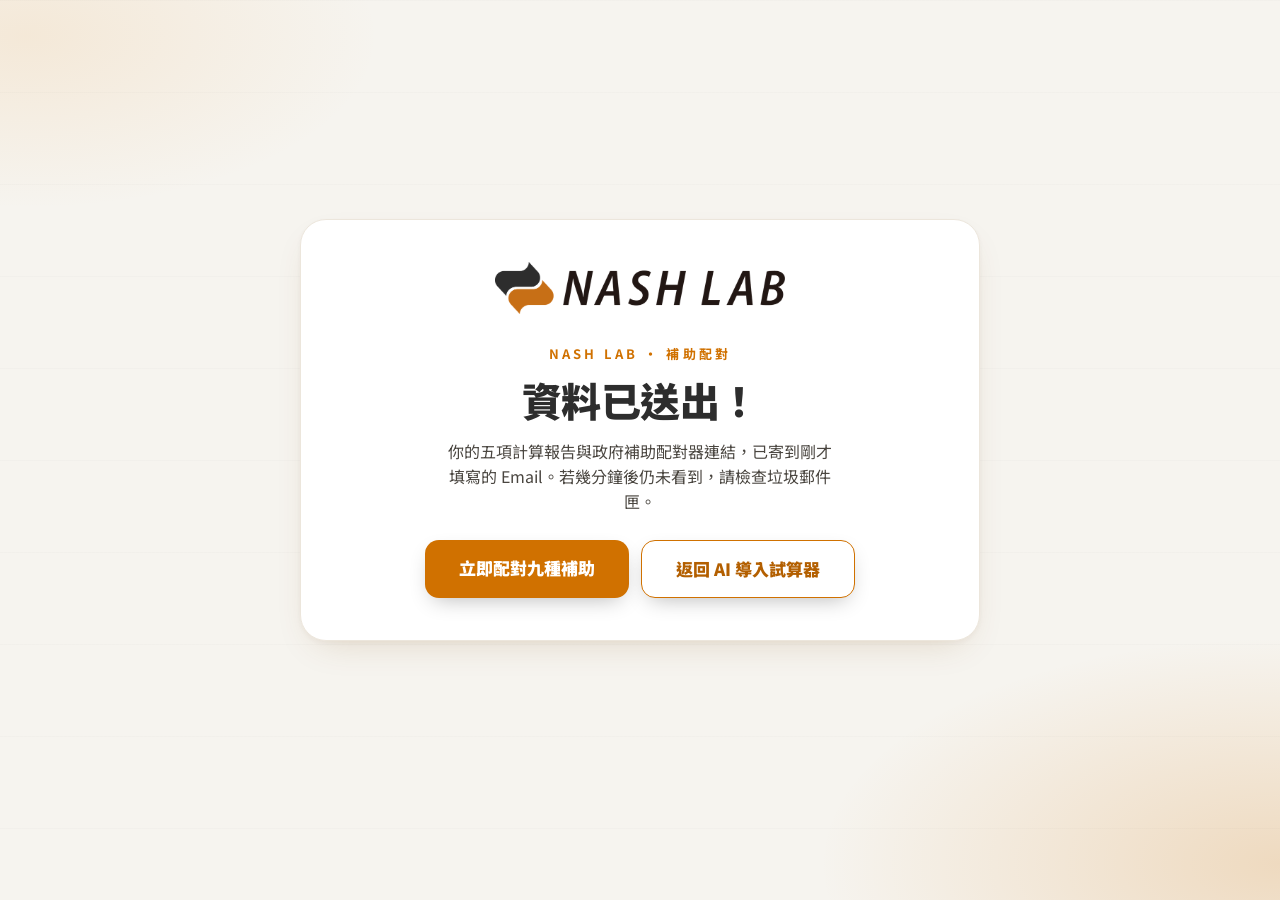
==== thanks.html @ f454f72a "Add subsidy matching lead form" ====
<!DOCTYPE html>
<html lang="zh-Hant">
<head>
<meta charset="UTF-8" />
<meta name="viewport" content="width=device-width, initial-scale=1.0" />
<meta name="robots" content="noindex" />
<title>資料已送出｜納許科技 Nash Lab</title>
<meta name="theme-color" content="#D07100" />
<link rel="icon" href="assets/favicon.ico" sizes="any" />
<link rel="icon" type="image/png" sizes="32x32" href="assets/favicon-32.png" />
<link rel="preconnect" href="https://fonts.googleapis.com">
<link rel="preconnect" href="https://fonts.gstatic.com" crossorigin>
<link href="https://fonts.googleapis.com/css2?family=Noto+Sans+TC:wght@400;500;700;900&display=swap" rel="stylesheet">
<link rel="stylesheet" href="css/style.css" />
</head>
<body>
  <main class="thanks-wrap">
    <section class="thanks-card">
      <img class="logo" src="assets/logo.png" alt="Nash Lab 納許科技">
      <div class="eyebrow">Nash Lab · 補助配對</div>
      <h1>資料已送出！</h1>
      <p>你的五項計算報告與政府補助配對器連結，已寄到剛才填寫的 Email。若幾分鐘後仍未看到，請檢查垃圾郵件匣。</p>
      <div class="thanks-actions">
        <a class="pill" href="https://sbir.nashlab.tech">立即配對九種補助</a>
        <a class="pill secondary" href="./">返回 AI 導入試算器</a>
      </div>
    </section>
  </main>
</body>
</html>
---- css/style.css ----
:root{
    --paper:#F6F4EF; --ink:#2D2D2D; --ink-soft:#4a4640;
    --accent:#D07100; --accent-deep:#B35F00; --accent-glow:#E9A24A;
    --cream:#FBF1E4; --cream2:#FCEEDD;
    --good:#2E9159; --warn:#D68A1A; --danger:#C64A34;
    --line:#ECE6DC; --line2:#F1ECE3; --muted:#867F74; --muted2:#A79F92;
    --card:#FFFFFF;
    --sans:"Noto Sans TC",system-ui,-apple-system,sans-serif;
    --shadow:0 14px 38px -16px rgba(120,70,0,.20), 0 2px 6px rgba(120,70,0,.05);
    --radius:22px;
  }
  *{box-sizing:border-box;margin:0;padding:0}
  html{scroll-behavior:smooth}
  body{font-family:var(--sans);color:var(--ink);line-height:1.55;
    background:var(--paper);-webkit-font-smoothing:antialiased;position:relative;min-height:100vh}
  /* ambient brand background: faint horizontal banding + warm orange glow */
  body::before{content:"";position:fixed;inset:0;z-index:-2;
    background:
      radial-gradient(60% 42% at 100% 96%, rgba(208,113,0,.20), rgba(208,113,0,0) 60%),
      radial-gradient(46% 32% at 2% 4%, rgba(233,162,74,.14), rgba(233,162,74,0) 60%),
      var(--paper);}
  body::after{content:"";position:fixed;inset:0;z-index:-1;pointer-events:none;
    background:repeating-linear-gradient(180deg, rgba(45,45,45,.018) 0 1px, rgba(0,0,0,0) 1px 92px);}
  .wrap{max-width:1060px;margin:0 auto;padding:0 22px}

  /* ---------- header ---------- */
  header{text-align:center;padding:46px 22px 8px}
  .logo{height:52px;width:auto;display:inline-block;margin-bottom:30px}
  .eyebrow{font-size:13px;letter-spacing:.24em;color:var(--accent);font-weight:700;
    text-transform:uppercase;margin-bottom:14px}
  h1{font-weight:900;font-size:clamp(29px,6.4vw,50px);letter-spacing:-.5px;line-height:1.14;color:var(--ink)}
  h1 .hl{color:var(--accent)}
  .sub{color:var(--ink-soft);margin:16px auto 0;font-size:16px;max-width:40ch}

  /* ---------- summary panel ---------- */
  .summary{background:var(--card);border:1px solid var(--line);border-radius:var(--radius);
    box-shadow:var(--shadow);margin:30px 0 6px;padding:22px 14px;
    display:grid;grid-template-columns:repeat(5,1fr);gap:6px}
  .schip{display:flex;flex-direction:column;align-items:center;gap:8px;padding:10px 6px;
    border-right:1px solid var(--line2)}
  .schip:last-child{border-right:none}
  .schip .lbl{font-size:13px;color:var(--muted);text-align:center;line-height:1.3}
  .schip .val{font-weight:900;font-size:27px;font-variant-numeric:tabular-nums;
    letter-spacing:-.5px;white-space:nowrap;line-height:1}
  .schip .dot{width:10px;height:10px;border-radius:50%;background:var(--muted2);transition:background .3s}
  .dot.good{background:var(--good)} .dot.warn{background:var(--warn)} .dot.danger{background:var(--danger)}

  /* ---------- toolbar ---------- */
  .toolbar{display:flex;justify-content:space-between;align-items:center;gap:12px;
    flex-wrap:wrap;padding:20px 2px 2px}
  .legend{display:flex;gap:16px;flex-wrap:wrap;font-size:13px;color:var(--muted)}
  .legend span{display:inline-flex;align-items:center;gap:7px}
  .sw{width:9px;height:9px;border-radius:50%}
  .reset{font:inherit;font-size:13px;font-weight:700;color:var(--accent);background:#fff;
    border:1.5px solid var(--accent);border-radius:12px;padding:9px 18px;cursor:pointer;
    transition:.16s;box-shadow:0 1px 3px rgba(120,70,0,.06)}
  .reset:hover{background:var(--accent);color:#fff}
  .reset:focus-visible{outline:3px solid rgba(208,113,0,.35);outline-offset:2px}

  /* ---------- cards ---------- */
  .grid{display:grid;grid-template-columns:repeat(auto-fit,minmax(340px,1fr));gap:20px;padding:18px 0 8px}
  .card{background:var(--card);border:1px solid var(--line);border-radius:var(--radius);
    box-shadow:var(--shadow);overflow:hidden;display:flex;flex-direction:column;
    transition:transform .18s ease, box-shadow .18s ease}
  .card:hover{transform:translateY(-2px);box-shadow:0 20px 46px -16px rgba(120,70,0,.26),0 2px 6px rgba(120,70,0,.05)}
  .card-h{display:flex;align-items:flex-start;gap:14px;padding:22px 24px 4px}
  .numchip{flex:none;width:44px;height:44px;border-radius:13px;
    background:linear-gradient(150deg,var(--accent),var(--accent-glow));
    color:#fff;font-weight:900;font-size:22px;display:grid;place-items:center;
    box-shadow:0 6px 14px -4px rgba(208,113,0,.5)}
  .card-h h2{font-size:22px;font-weight:900;letter-spacing:-.3px;line-height:1.2}
  .card-h .tag{color:var(--muted);font-size:13.5px;margin-top:3px}

  .fields{padding:8px 24px 2px}
  .field{display:flex;align-items:center;justify-content:space-between;gap:14px;
    padding:12px 0;border-bottom:1px solid var(--line2)}
  .field label{font-size:14.5px;color:var(--ink-soft);flex:1}
  .in{position:relative;flex:none}
  .in input{font:inherit;font-weight:700;font-size:16px;width:140px;text-align:right;
    padding:9px 48px 9px 12px;border:1.5px solid var(--line);border-radius:11px;
    background:#FCFBF8;color:var(--ink);font-variant-numeric:tabular-nums;
    transition:border-color .15s, box-shadow .15s}
  .in input:hover{border-color:#E0D8CB}
  .in input:focus{outline:none;border-color:var(--accent);box-shadow:0 0 0 3.5px rgba(208,113,0,.16)}
  .in .unit{position:absolute;right:12px;top:50%;transform:translateY(-50%);
    font-size:12px;color:var(--muted);pointer-events:none}

  .result{margin:16px 24px 0;background:linear-gradient(135deg,var(--cream),var(--cream2));
    border:1px solid #F3E4D0;border-radius:16px;padding:15px 17px}
  .rlead{font-size:12px;font-weight:900;color:var(--accent);letter-spacing:.06em}
  .rmain{display:flex;flex-direction:column;align-items:flex-start;gap:5px;margin-top:6px}
  .rmain .rl{font-size:14.5px;font-weight:700;color:var(--ink);white-space:nowrap}
  .rmain .rv{font-weight:900;font-size:30px;color:var(--accent);line-height:1.05;
    font-variant-numeric:tabular-nums;letter-spacing:-.5px;white-space:nowrap}
  .rsub{margin-top:9px;font-size:13px;color:var(--ink-soft);font-variant-numeric:tabular-nums;
    display:flex;flex-direction:column;gap:3px}
  .rsub .row{display:flex;justify-content:space-between}
  .rsub .v{font-weight:700}

  .verdict{display:flex;align-items:center;justify-content:space-between;gap:10px;
    padding:15px 24px 22px;margin-top:auto}
  .badge{display:inline-flex;align-items:center;gap:9px;font-weight:900;font-size:17px;color:var(--muted)}
  .badge .bd{width:13px;height:13px;border-radius:50%;background:var(--muted2);transition:background .3s}
  .badge.good{color:var(--good)} .badge.good .bd{background:var(--good)}
  .badge.warn{color:var(--warn)} .badge.warn .bd{background:var(--warn)}
  .badge.danger{color:var(--danger)} .badge.danger .bd{background:var(--danger)}
  .target{font-size:12.5px;color:var(--muted);text-align:right}

  /* ---------- CTA ---------- */
  .cta{margin:32px 0 0;border-radius:26px;overflow:hidden;
    background:linear-gradient(125deg,var(--accent-deep) 0%, var(--accent) 46%, var(--accent-glow) 100%);
    box-shadow:0 20px 50px -18px rgba(179,95,0,.6);position:relative}
  .cta::after{content:"";position:absolute;right:-80px;bottom:-140px;width:340px;height:340px;
    border-radius:50%;background:radial-gradient(circle,rgba(255,255,255,.22),rgba(255,255,255,0) 70%)}
  .cta-inner{padding:44px 30px;text-align:center;position:relative;z-index:1}
  .cta h3{color:#fff;font-size:clamp(22px,4.6vw,32px);font-weight:900;letter-spacing:-.3px}
  .cta p{color:rgba(255,255,255,.92);margin:12px auto 0;font-size:15.5px;max-width:44ch}
  .lead-form{max-width:680px;margin:26px auto 0}
  .lead-fields{display:grid;grid-template-columns:repeat(2,minmax(0,1fr));gap:14px;text-align:left}
  .lead-field{display:flex;flex-direction:column;gap:7px}
  .lead-field-email{grid-column:1 / -1}
  .lead-field span{color:#fff;font-size:13px;font-weight:700;letter-spacing:.02em}
  .lead-field input{width:100%;font:inherit;font-size:16px;color:var(--ink);background:rgba(255,255,255,.98);
    border:2px solid rgba(255,255,255,.34);border-radius:13px;padding:13px 15px;
    box-shadow:0 5px 16px -9px rgba(0,0,0,.42);transition:border-color .16s,box-shadow .16s}
  .lead-field input:focus{outline:none;border-color:#fff;box-shadow:0 0 0 4px rgba(255,255,255,.22)}
  .form-honey{position:absolute!important;left:-9999px!important;width:1px!important;height:1px!important;opacity:0!important}
  .pill{display:inline-block;margin-top:22px;background:#fff;color:var(--accent-deep);border:0;cursor:pointer;
    font:inherit;font-weight:900;font-size:17px;padding:15px 34px;border-radius:14px;text-decoration:none;
    box-shadow:0 8px 22px -8px rgba(0,0,0,.3);transition:.16s}
  .pill:hover{transform:translateY(-2px);box-shadow:0 12px 26px -8px rgba(0,0,0,.34)}
  .pill:focus-visible{outline:3px solid rgba(255,255,255,.72);outline-offset:4px}
  .cta .form-note{max-width:62ch;margin-top:13px;font-size:11.5px;line-height:1.65;color:rgba(255,255,255,.78)}
  .form-note a{color:#fff;text-underline-offset:2px}

  /* ---------- submission success ---------- */
  .thanks-wrap{min-height:calc(100vh - 40px);display:grid;place-items:center;padding:36px 22px}
  .thanks-card{width:min(680px,100%);background:var(--card);border:1px solid var(--line);
    border-radius:26px;box-shadow:var(--shadow);padding:42px 28px;text-align:center}
  .thanks-card .logo{margin-bottom:24px}
  .thanks-card h1{font-size:clamp(28px,6vw,40px)}
  .thanks-card p{max-width:44ch;margin:16px auto 0;color:var(--ink-soft)}
  .thanks-actions{display:flex;justify-content:center;gap:12px;flex-wrap:wrap;margin-top:26px}
  .thanks-actions .pill{margin-top:0;background:var(--accent);color:#fff}
  .thanks-actions .secondary{background:#fff;color:var(--accent-deep);border:1.5px solid var(--accent)}

  /* ---------- footer ---------- */
  footer{text-align:center;padding:34px 22px 40px}
  footer .flogo{height:30px;width:auto;opacity:.85;margin-bottom:12px}
  footer .handle{font-size:14px;color:var(--muted);font-weight:700;letter-spacing:.02em}
  .disc{max-width:58ch;margin:14px auto 0;font-size:12px;color:var(--muted2);line-height:1.7}

  @media (max-width:760px){
    .summary{grid-template-columns:repeat(2,1fr);gap:4px}
    .schip{border-right:none;border-bottom:1px solid var(--line2);padding:14px 6px}
    .schip:last-child{grid-column:1 / -1;border-bottom:none}
    .schip:nth-child(4){border-bottom:none}
  }
  @media (max-width:560px){ .in input{width:120px} }
  @media (max-width:560px){
    .cta-inner{padding:36px 20px}
    .lead-fields{grid-template-columns:1fr}
    .lead-field-email{grid-column:auto}
    .pill{width:100%}
  }
  @media (prefers-reduced-motion:reduce){*{transition:none!important}}
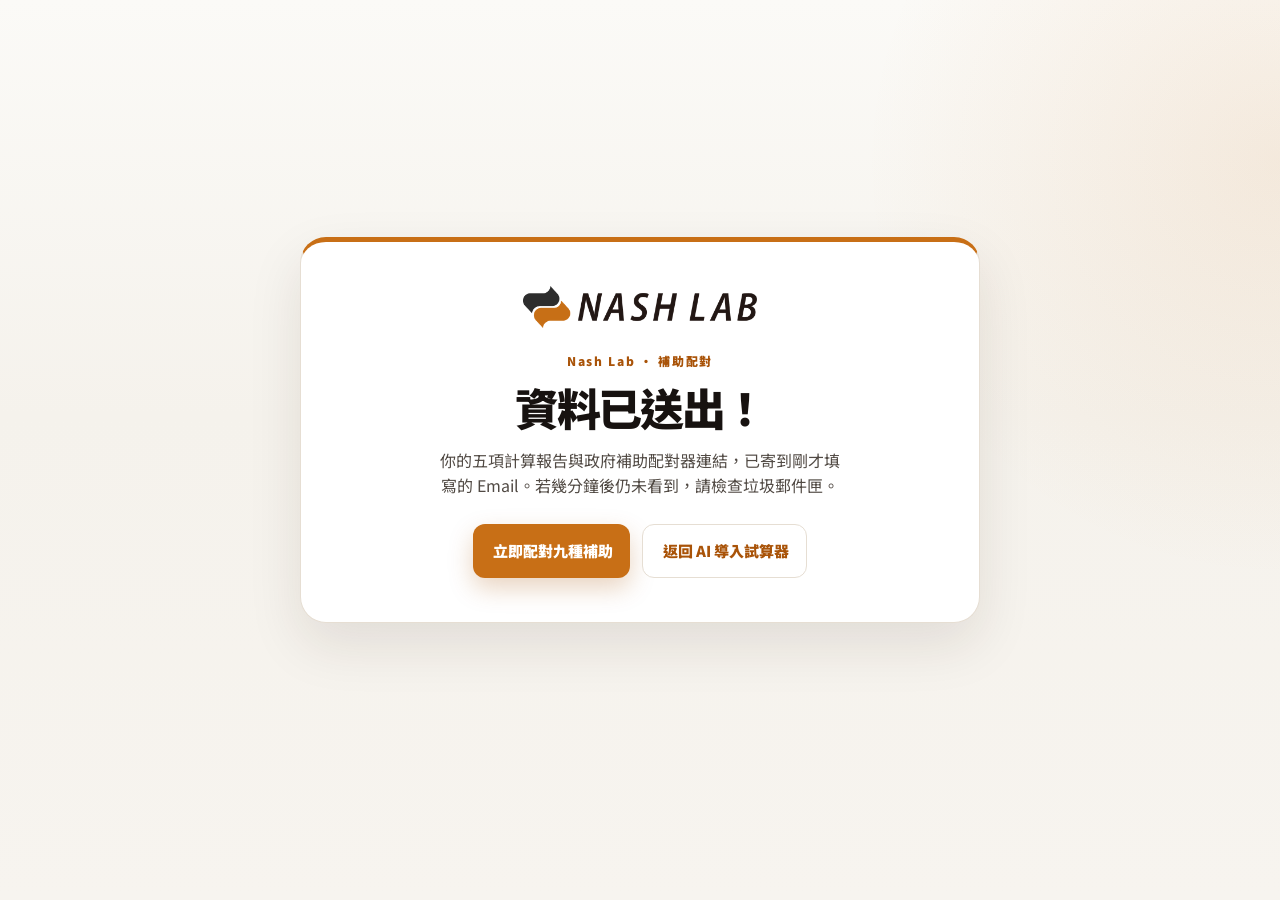
==== commit d3d93978: "Refine Nash Lab branded UI" ====
--- a/thanks.html
+++ b/thanks.html
@@ -11,7 +11,7 @@
 <link rel="preconnect" href="https://fonts.googleapis.com">
 <link rel="preconnect" href="https://fonts.gstatic.com" crossorigin>
 <link href="https://fonts.googleapis.com/css2?family=Noto+Sans+TC:wght@400;500;700;900&display=swap" rel="stylesheet">
-<link rel="stylesheet" href="css/style.css" />
+<link rel="stylesheet" href="css/style.css?v=20260725-5" />
 </head>
 <body>
   <main class="thanks-wrap">
--- a/css/style.css
+++ b/css/style.css
@@ -1,166 +1,609 @@
 :root{
-    --paper:#F6F4EF; --ink:#2D2D2D; --ink-soft:#4a4640;
-    --accent:#D07100; --accent-deep:#B35F00; --accent-glow:#E9A24A;
-    --cream:#FBF1E4; --cream2:#FCEEDD;
-    --good:#2E9159; --warn:#D68A1A; --danger:#C64A34;
-    --line:#ECE6DC; --line2:#F1ECE3; --muted:#867F74; --muted2:#A79F92;
-    --card:#FFFFFF;
-    --sans:"Noto Sans TC",system-ui,-apple-system,sans-serif;
-    --shadow:0 14px 38px -16px rgba(120,70,0,.20), 0 2px 6px rgba(120,70,0,.05);
-    --radius:22px;
-  }
-  *{box-sizing:border-box;margin:0;padding:0}
-  html{scroll-behavior:smooth}
-  body{font-family:var(--sans);color:var(--ink);line-height:1.55;
-    background:var(--paper);-webkit-font-smoothing:antialiased;position:relative;min-height:100vh}
-  /* ambient brand background: faint horizontal banding + warm orange glow */
-  body::before{content:"";position:fixed;inset:0;z-index:-2;
-    background:
-      radial-gradient(60% 42% at 100% 96%, rgba(208,113,0,.20), rgba(208,113,0,0) 60%),
-      radial-gradient(46% 32% at 2% 4%, rgba(233,162,74,.14), rgba(233,162,74,0) 60%),
-      var(--paper);}
-  body::after{content:"";position:fixed;inset:0;z-index:-1;pointer-events:none;
-    background:repeating-linear-gradient(180deg, rgba(45,45,45,.018) 0 1px, rgba(0,0,0,0) 1px 92px);}
-  .wrap{max-width:1060px;margin:0 auto;padding:0 22px}
-
-  /* ---------- header ---------- */
-  header{text-align:center;padding:46px 22px 8px}
-  .logo{height:52px;width:auto;display:inline-block;margin-bottom:30px}
-  .eyebrow{font-size:13px;letter-spacing:.24em;color:var(--accent);font-weight:700;
-    text-transform:uppercase;margin-bottom:14px}
-  h1{font-weight:900;font-size:clamp(29px,6.4vw,50px);letter-spacing:-.5px;line-height:1.14;color:var(--ink)}
-  h1 .hl{color:var(--accent)}
-  .sub{color:var(--ink-soft);margin:16px auto 0;font-size:16px;max-width:40ch}
-
-  /* ---------- summary panel ---------- */
-  .summary{background:var(--card);border:1px solid var(--line);border-radius:var(--radius);
-    box-shadow:var(--shadow);margin:30px 0 6px;padding:22px 14px;
-    display:grid;grid-template-columns:repeat(5,1fr);gap:6px}
-  .schip{display:flex;flex-direction:column;align-items:center;gap:8px;padding:10px 6px;
-    border-right:1px solid var(--line2)}
-  .schip:last-child{border-right:none}
-  .schip .lbl{font-size:13px;color:var(--muted);text-align:center;line-height:1.3}
-  .schip .val{font-weight:900;font-size:27px;font-variant-numeric:tabular-nums;
-    letter-spacing:-.5px;white-space:nowrap;line-height:1}
-  .schip .dot{width:10px;height:10px;border-radius:50%;background:var(--muted2);transition:background .3s}
-  .dot.good{background:var(--good)} .dot.warn{background:var(--warn)} .dot.danger{background:var(--danger)}
-
-  /* ---------- toolbar ---------- */
-  .toolbar{display:flex;justify-content:space-between;align-items:center;gap:12px;
-    flex-wrap:wrap;padding:20px 2px 2px}
-  .legend{display:flex;gap:16px;flex-wrap:wrap;font-size:13px;color:var(--muted)}
-  .legend span{display:inline-flex;align-items:center;gap:7px}
-  .sw{width:9px;height:9px;border-radius:50%}
-  .reset{font:inherit;font-size:13px;font-weight:700;color:var(--accent);background:#fff;
-    border:1.5px solid var(--accent);border-radius:12px;padding:9px 18px;cursor:pointer;
-    transition:.16s;box-shadow:0 1px 3px rgba(120,70,0,.06)}
-  .reset:hover{background:var(--accent);color:#fff}
-  .reset:focus-visible{outline:3px solid rgba(208,113,0,.35);outline-offset:2px}
-
-  /* ---------- cards ---------- */
-  .grid{display:grid;grid-template-columns:repeat(auto-fit,minmax(340px,1fr));gap:20px;padding:18px 0 8px}
-  .card{background:var(--card);border:1px solid var(--line);border-radius:var(--radius);
-    box-shadow:var(--shadow);overflow:hidden;display:flex;flex-direction:column;
-    transition:transform .18s ease, box-shadow .18s ease}
-  .card:hover{transform:translateY(-2px);box-shadow:0 20px 46px -16px rgba(120,70,0,.26),0 2px 6px rgba(120,70,0,.05)}
-  .card-h{display:flex;align-items:flex-start;gap:14px;padding:22px 24px 4px}
-  .numchip{flex:none;width:44px;height:44px;border-radius:13px;
-    background:linear-gradient(150deg,var(--accent),var(--accent-glow));
-    color:#fff;font-weight:900;font-size:22px;display:grid;place-items:center;
-    box-shadow:0 6px 14px -4px rgba(208,113,0,.5)}
-  .card-h h2{font-size:22px;font-weight:900;letter-spacing:-.3px;line-height:1.2}
-  .card-h .tag{color:var(--muted);font-size:13.5px;margin-top:3px}
-
-  .fields{padding:8px 24px 2px}
-  .field{display:flex;align-items:center;justify-content:space-between;gap:14px;
-    padding:12px 0;border-bottom:1px solid var(--line2)}
-  .field label{font-size:14.5px;color:var(--ink-soft);flex:1}
-  .in{position:relative;flex:none}
-  .in input{font:inherit;font-weight:700;font-size:16px;width:140px;text-align:right;
-    padding:9px 48px 9px 12px;border:1.5px solid var(--line);border-radius:11px;
-    background:#FCFBF8;color:var(--ink);font-variant-numeric:tabular-nums;
-    transition:border-color .15s, box-shadow .15s}
-  .in input:hover{border-color:#E0D8CB}
-  .in input:focus{outline:none;border-color:var(--accent);box-shadow:0 0 0 3.5px rgba(208,113,0,.16)}
-  .in .unit{position:absolute;right:12px;top:50%;transform:translateY(-50%);
-    font-size:12px;color:var(--muted);pointer-events:none}
-
-  .result{margin:16px 24px 0;background:linear-gradient(135deg,var(--cream),var(--cream2));
-    border:1px solid #F3E4D0;border-radius:16px;padding:15px 17px}
-  .rlead{font-size:12px;font-weight:900;color:var(--accent);letter-spacing:.06em}
-  .rmain{display:flex;flex-direction:column;align-items:flex-start;gap:5px;margin-top:6px}
-  .rmain .rl{font-size:14.5px;font-weight:700;color:var(--ink);white-space:nowrap}
-  .rmain .rv{font-weight:900;font-size:30px;color:var(--accent);line-height:1.05;
-    font-variant-numeric:tabular-nums;letter-spacing:-.5px;white-space:nowrap}
-  .rsub{margin-top:9px;font-size:13px;color:var(--ink-soft);font-variant-numeric:tabular-nums;
-    display:flex;flex-direction:column;gap:3px}
-  .rsub .row{display:flex;justify-content:space-between}
-  .rsub .v{font-weight:700}
-
-  .verdict{display:flex;align-items:center;justify-content:space-between;gap:10px;
-    padding:15px 24px 22px;margin-top:auto}
-  .badge{display:inline-flex;align-items:center;gap:9px;font-weight:900;font-size:17px;color:var(--muted)}
-  .badge .bd{width:13px;height:13px;border-radius:50%;background:var(--muted2);transition:background .3s}
-  .badge.good{color:var(--good)} .badge.good .bd{background:var(--good)}
-  .badge.warn{color:var(--warn)} .badge.warn .bd{background:var(--warn)}
-  .badge.danger{color:var(--danger)} .badge.danger .bd{background:var(--danger)}
-  .target{font-size:12.5px;color:var(--muted);text-align:right}
-
-  /* ---------- CTA ---------- */
-  .cta{margin:32px 0 0;border-radius:26px;overflow:hidden;
-    background:linear-gradient(125deg,var(--accent-deep) 0%, var(--accent) 46%, var(--accent-glow) 100%);
-    box-shadow:0 20px 50px -18px rgba(179,95,0,.6);position:relative}
-  .cta::after{content:"";position:absolute;right:-80px;bottom:-140px;width:340px;height:340px;
-    border-radius:50%;background:radial-gradient(circle,rgba(255,255,255,.22),rgba(255,255,255,0) 70%)}
-  .cta-inner{padding:44px 30px;text-align:center;position:relative;z-index:1}
-  .cta h3{color:#fff;font-size:clamp(22px,4.6vw,32px);font-weight:900;letter-spacing:-.3px}
-  .cta p{color:rgba(255,255,255,.92);margin:12px auto 0;font-size:15.5px;max-width:44ch}
-  .lead-form{max-width:680px;margin:26px auto 0}
-  .lead-fields{display:grid;grid-template-columns:repeat(2,minmax(0,1fr));gap:14px;text-align:left}
-  .lead-field{display:flex;flex-direction:column;gap:7px}
-  .lead-field-email{grid-column:1 / -1}
-  .lead-field span{color:#fff;font-size:13px;font-weight:700;letter-spacing:.02em}
-  .lead-field input{width:100%;font:inherit;font-size:16px;color:var(--ink);background:rgba(255,255,255,.98);
-    border:2px solid rgba(255,255,255,.34);border-radius:13px;padding:13px 15px;
-    box-shadow:0 5px 16px -9px rgba(0,0,0,.42);transition:border-color .16s,box-shadow .16s}
-  .lead-field input:focus{outline:none;border-color:#fff;box-shadow:0 0 0 4px rgba(255,255,255,.22)}
-  .form-honey{position:absolute!important;left:-9999px!important;width:1px!important;height:1px!important;opacity:0!important}
-  .pill{display:inline-block;margin-top:22px;background:#fff;color:var(--accent-deep);border:0;cursor:pointer;
-    font:inherit;font-weight:900;font-size:17px;padding:15px 34px;border-radius:14px;text-decoration:none;
-    box-shadow:0 8px 22px -8px rgba(0,0,0,.3);transition:.16s}
-  .pill:hover{transform:translateY(-2px);box-shadow:0 12px 26px -8px rgba(0,0,0,.34)}
-  .pill:focus-visible{outline:3px solid rgba(255,255,255,.72);outline-offset:4px}
-  .cta .form-note{max-width:62ch;margin-top:13px;font-size:11.5px;line-height:1.65;color:rgba(255,255,255,.78)}
-  .form-note a{color:#fff;text-underline-offset:2px}
-
-  /* ---------- submission success ---------- */
-  .thanks-wrap{min-height:calc(100vh - 40px);display:grid;place-items:center;padding:36px 22px}
-  .thanks-card{width:min(680px,100%);background:var(--card);border:1px solid var(--line);
-    border-radius:26px;box-shadow:var(--shadow);padding:42px 28px;text-align:center}
-  .thanks-card .logo{margin-bottom:24px}
-  .thanks-card h1{font-size:clamp(28px,6vw,40px)}
-  .thanks-card p{max-width:44ch;margin:16px auto 0;color:var(--ink-soft)}
-  .thanks-actions{display:flex;justify-content:center;gap:12px;flex-wrap:wrap;margin-top:26px}
-  .thanks-actions .pill{margin-top:0;background:var(--accent);color:#fff}
-  .thanks-actions .secondary{background:#fff;color:var(--accent-deep);border:1.5px solid var(--accent)}
-
-  /* ---------- footer ---------- */
-  footer{text-align:center;padding:34px 22px 40px}
-  footer .flogo{height:30px;width:auto;opacity:.85;margin-bottom:12px}
-  footer .handle{font-size:14px;color:var(--muted);font-weight:700;letter-spacing:.02em}
-  .disc{max-width:58ch;margin:14px auto 0;font-size:12px;color:var(--muted2);line-height:1.7}
-
-  @media (max-width:760px){
-    .summary{grid-template-columns:repeat(2,1fr);gap:4px}
-    .schip{border-right:none;border-bottom:1px solid var(--line2);padding:14px 6px}
-    .schip:last-child{grid-column:1 / -1;border-bottom:none}
-    .schip:nth-child(4){border-bottom:none}
-  }
-  @media (max-width:560px){ .in input{width:120px} }
-  @media (max-width:560px){
-    .cta-inner{padding:36px 20px}
-    .lead-fields{grid-template-columns:1fr}
-    .lead-field-email{grid-column:auto}
-    .pill{width:100%}
-  }
-  @media (prefers-reduced-motion:reduce){*{transition:none!important}}
+  --paper:#F5F2EC;
+  --paper-deep:#ECE5DA;
+  --card:#FFFFFF;
+  --ink:#211C19;
+  --ink-soft:#514A44;
+  --brand-black:#171210;
+  --accent:#C86F16;
+  --accent-deep:#A95308;
+  --accent-soft:#F7E4CA;
+  --accent-pale:#FFF8EE;
+  --good:#23855A;
+  --good-soft:#EAF7F0;
+  --warn:#C47A12;
+  --warn-soft:#FFF5DF;
+  --danger:#C84332;
+  --danger-soft:#FDEDEA;
+  --line:#E6DED3;
+  --line-soft:#F0EAE2;
+  --muted:#7D756D;
+  --muted2:#A69D94;
+  --sans:"Noto Sans TC",system-ui,-apple-system,sans-serif;
+  --shadow-sm:0 8px 24px rgba(46,32,20,.06);
+  --shadow:0 22px 54px rgba(46,32,20,.10);
+  --radius:24px;
+}
+*{box-sizing:border-box;margin:0;padding:0}
+html{scroll-behavior:smooth}
+body{
+  min-height:100vh;
+  background:
+    radial-gradient(circle at 100% 18%,rgba(200,111,22,.10),transparent 26rem),
+    linear-gradient(180deg,#FBFAF7 0,var(--paper) 46%,#F7F4EF 100%);
+  color:var(--ink);
+  font-family:var(--sans);
+  line-height:1.55;
+  -webkit-font-smoothing:antialiased;
+}
+a{color:inherit}
+button,input{font-family:inherit}
+.wrap{width:min(1160px,calc(100% - 40px));margin:0 auto}
+
+/* ---------- hero / Nash brand ---------- */
+.hero{
+  position:relative;
+  overflow:hidden;
+  padding:20px 20px 78px;
+  background:linear-gradient(135deg,#FCFBF8 0%,#F6F0E7 100%);
+  border-bottom:1px solid rgba(200,111,22,.12);
+}
+.hero::before{
+  content:"";
+  position:absolute;
+  width:520px;
+  height:520px;
+  right:-210px;
+  top:-240px;
+  border-radius:50%;
+  background:linear-gradient(145deg,rgba(200,111,22,.26),rgba(200,111,22,.02));
+}
+.hero::after{
+  content:"";
+  position:absolute;
+  inset:0;
+  opacity:.25;
+  pointer-events:none;
+  background-image:
+    linear-gradient(rgba(33,28,25,.055) 1px,transparent 1px),
+    linear-gradient(90deg,rgba(33,28,25,.055) 1px,transparent 1px);
+  background-size:72px 72px;
+  -webkit-mask-image:linear-gradient(to bottom,rgba(0,0,0,.28),transparent 74%);
+  mask-image:linear-gradient(to bottom,rgba(0,0,0,.28),transparent 74%);
+}
+.hero-shell{position:relative;z-index:1;width:min(1160px,100%);margin:0 auto}
+.site-nav{
+  min-height:66px;
+  display:flex;
+  align-items:center;
+  justify-content:space-between;
+  gap:24px;
+  padding:13px 18px;
+  background:rgba(255,255,255,.88);
+  border:1px solid rgba(230,222,211,.9);
+  border-radius:18px;
+  box-shadow:var(--shadow-sm);
+  backdrop-filter:blur(12px);
+}
+.brand{display:inline-flex;align-items:center;text-decoration:none}
+.logo{display:block;width:auto;height:36px}
+.nav-meta{display:flex;align-items:center;gap:10px}
+.nav-meta>span{
+  display:inline-flex;
+  align-items:center;
+  gap:7px;
+  min-height:32px;
+  padding:6px 11px;
+  border:1px solid var(--line);
+  border-radius:999px;
+  background:#fff;
+  color:var(--muted);
+  font-size:12px;
+  font-weight:700;
+}
+.nav-live i,.summary-live i{
+  width:7px;
+  height:7px;
+  border-radius:50%;
+  background:var(--good);
+  box-shadow:0 0 0 4px rgba(35,133,90,.12);
+}
+.hero-grid{
+  display:grid;
+  grid-template-columns:minmax(0,1.08fr) minmax(390px,.92fr);
+  align-items:center;
+  gap:64px;
+  padding:72px 4px 10px;
+}
+.hero-copy{max-width:650px}
+.eyebrow{
+  display:flex;
+  align-items:center;
+  gap:10px;
+  margin-bottom:18px;
+  color:var(--accent-deep);
+  font-size:12px;
+  font-weight:900;
+  letter-spacing:.14em;
+}
+.eyebrow i{width:4px;height:4px;border-radius:50%;background:var(--accent)}
+h1{
+  color:var(--brand-black);
+  font-size:clamp(40px,5.4vw,66px);
+  font-weight:900;
+  letter-spacing:-.055em;
+  line-height:1.12;
+}
+h1 .hl{
+  display:inline-block;
+  margin-top:5px;
+  color:var(--accent);
+}
+.sub{
+  max-width:610px;
+  margin-top:22px;
+  color:var(--ink-soft);
+  font-size:17px;
+  line-height:1.9;
+}
+.hero-points{display:flex;flex-wrap:wrap;gap:10px 18px;margin-top:26px}
+.hero-points span{display:inline-flex;align-items:center;gap:7px;color:var(--ink-soft);font-size:13px;font-weight:700}
+.hero-points i{
+  width:20px;
+  height:20px;
+  display:grid;
+  place-items:center;
+  border-radius:50%;
+  background:var(--accent-soft);
+  color:var(--accent-deep);
+  font-style:normal;
+  font-size:11px;
+}
+
+/* ---------- live dashboard ---------- */
+.summary-panel{
+  padding:27px;
+  border:1px solid rgba(255,255,255,.12);
+  border-radius:30px;
+  background:
+    radial-gradient(circle at 100% 0,rgba(200,111,22,.28),transparent 44%),
+    var(--brand-black);
+  color:#fff;
+  box-shadow:0 30px 70px rgba(38,24,15,.24);
+}
+.summary-head{display:flex;align-items:flex-start;justify-content:space-between;gap:20px}
+.summary-kicker{display:block;color:#E9B479;font-size:10px;font-weight:900;letter-spacing:.18em}
+.summary-head h2{margin-top:5px;color:#fff;font-size:21px;font-weight:900;letter-spacing:-.02em}
+.summary-live{
+  display:inline-flex;
+  align-items:center;
+  gap:7px;
+  padding:6px 9px;
+  border:1px solid rgba(255,255,255,.14);
+  border-radius:999px;
+  background:rgba(255,255,255,.07);
+  color:rgba(255,255,255,.76);
+  font-size:10px;
+  font-weight:900;
+  letter-spacing:.1em;
+}
+.summary{
+  display:grid;
+  grid-template-columns:repeat(2,minmax(0,1fr));
+  gap:10px;
+  margin-top:21px;
+}
+.schip{
+  min-width:0;
+  min-height:92px;
+  display:flex;
+  flex-direction:column;
+  align-items:flex-start;
+  justify-content:center;
+  gap:7px;
+  padding:14px 15px;
+  border:1px solid rgba(255,255,255,.10);
+  border-radius:16px;
+  background:rgba(255,255,255,.055);
+}
+.schip:last-child{grid-column:1 / -1}
+.schip .dot{width:8px;height:8px;border-radius:50%;background:#827A74;transition:background .2s}
+.dot.good{background:#44C389}
+.dot.warn{background:#F0A943}
+.dot.danger{background:#F06D5E}
+.schip .val{
+  max-width:100%;
+  overflow:hidden;
+  color:#fff;
+  font-size:23px;
+  font-weight:900;
+  font-variant-numeric:tabular-nums;
+  letter-spacing:-.03em;
+  line-height:1;
+  text-overflow:ellipsis;
+  white-space:nowrap;
+}
+.schip .lbl{color:rgba(255,255,255,.58);font-size:11.5px;line-height:1.3}
+.summary-note{margin-top:14px;color:rgba(255,255,255,.48);font-size:11.5px}
+
+/* ---------- three-step strip ---------- */
+.process{
+  position:relative;
+  z-index:2;
+  display:grid;
+  grid-template-columns:repeat(3,minmax(0,1fr));
+  margin-top:-35px;
+  border:1px solid var(--line);
+  border-radius:22px;
+  background:rgba(255,255,255,.96);
+  box-shadow:var(--shadow);
+}
+.process-item{display:flex;align-items:center;gap:15px;padding:22px 24px}
+.process-item+ .process-item{border-left:1px solid var(--line-soft)}
+.process-num{
+  flex:none;
+  color:var(--accent);
+  font-size:12px;
+  font-weight:900;
+  letter-spacing:.08em;
+}
+.process-item strong{display:block;color:var(--ink);font-size:14px}
+.process-item p{margin-top:2px;color:var(--muted);font-size:12px}
+
+/* ---------- calculator heading ---------- */
+.calculator-section{padding:76px 0 16px}
+.section-head{display:flex;align-items:flex-end;justify-content:space-between;gap:40px;margin-bottom:25px}
+.section-copy{max-width:670px}
+.section-kicker,.cta-kicker{
+  display:block;
+  margin-bottom:9px;
+  color:var(--accent);
+  font-size:11px;
+  font-weight:900;
+  letter-spacing:.16em;
+}
+.section-copy h2{font-size:clamp(28px,4vw,40px);font-weight:900;letter-spacing:-.04em;line-height:1.25}
+.section-copy p{margin-top:10px;color:var(--muted);font-size:14.5px}
+.section-tools{display:flex;flex-direction:column;align-items:flex-end;gap:13px}
+.legend{display:flex;align-items:center;gap:13px;flex-wrap:wrap;color:var(--muted);font-size:12px;font-weight:700}
+.legend span{display:inline-flex;align-items:center;gap:6px;white-space:nowrap}
+.sw{width:8px;height:8px;border-radius:50%}
+.reset{
+  min-height:39px;
+  padding:8px 15px;
+  border:1px solid var(--line);
+  border-radius:11px;
+  background:#fff;
+  color:var(--ink-soft);
+  cursor:pointer;
+  font-size:12px;
+  font-weight:800;
+  box-shadow:0 3px 10px rgba(34,26,20,.04);
+  transition:border-color .16s,color .16s,transform .16s;
+}
+.reset:hover{border-color:var(--accent);color:var(--accent-deep);transform:translateY(-1px)}
+.reset:focus-visible{outline:3px solid rgba(200,111,22,.22);outline-offset:2px}
+
+/* ---------- calculator cards ---------- */
+.grid{display:grid;grid-template-columns:repeat(auto-fit,minmax(340px,1fr));gap:20px}
+.card{
+  position:relative;
+  overflow:hidden;
+  display:flex;
+  flex-direction:column;
+  min-width:0;
+  border:1px solid var(--line);
+  border-radius:var(--radius);
+  background:var(--card);
+  box-shadow:var(--shadow-sm);
+  transition:transform .18s ease,box-shadow .18s ease,border-color .18s ease;
+}
+.card::before{content:"";height:4px;position:absolute;inset:0 0 auto;background:var(--accent)}
+.card[data-status="good"]::before{background:var(--good)}
+.card[data-status="warn"]::before{background:var(--warn)}
+.card[data-status="danger"]::before{background:var(--danger)}
+.card:hover{transform:translateY(-3px);border-color:#DCD1C3;box-shadow:var(--shadow)}
+.card-h{display:flex;align-items:flex-start;gap:14px;padding:25px 24px 10px}
+.numchip{
+  flex:none;
+  width:40px;
+  height:40px;
+  display:grid;
+  place-items:center;
+  border-radius:50%;
+  background:var(--accent-soft);
+  color:var(--accent-deep);
+  font-size:16px;
+  font-weight:900;
+}
+.card-h h2{color:var(--ink);font-size:21px;font-weight:900;letter-spacing:-.025em;line-height:1.25}
+.card-h .tag{margin-top:4px;color:var(--muted);font-size:12.5px;line-height:1.5}
+.fields{padding:4px 24px 0}
+.field{
+  display:flex;
+  align-items:center;
+  justify-content:space-between;
+  gap:12px;
+  min-height:62px;
+  padding:9px 0;
+  border-bottom:1px solid var(--line-soft);
+}
+.field label{min-width:0;flex:1;color:var(--ink-soft);font-size:13px;line-height:1.45}
+.in{position:relative;flex:none}
+.in input{
+  width:132px;
+  min-height:42px;
+  padding:8px 45px 8px 10px;
+  border:1px solid var(--line);
+  border-radius:11px;
+  background:#FBFAF8;
+  color:var(--ink);
+  font-size:15px;
+  font-weight:800;
+  font-variant-numeric:tabular-nums;
+  text-align:right;
+  transition:border-color .15s,box-shadow .15s,background .15s;
+}
+.in input:hover{border-color:#D9CEC0;background:#fff}
+.in input:focus{outline:none;border-color:var(--accent);background:#fff;box-shadow:0 0 0 4px rgba(200,111,22,.12)}
+.in .unit{position:absolute;right:11px;top:50%;transform:translateY(-50%);color:var(--muted2);font-size:10.5px;pointer-events:none}
+.result{
+  margin:17px 24px 0;
+  padding:17px 17px 16px;
+  border:1px solid #EFDFC8;
+  border-radius:16px;
+  background:linear-gradient(145deg,#FFF9F0,#FBF1E2);
+}
+.rlead{color:var(--accent-deep);font-size:10.5px;font-weight:900;letter-spacing:.12em}
+.rmain{display:flex;flex-direction:column;align-items:flex-start;gap:4px;margin-top:7px}
+.rmain .rl{color:var(--ink-soft);font-size:12.5px;font-weight:700;white-space:nowrap}
+.rmain .rv{
+  max-width:100%;
+  overflow:hidden;
+  color:var(--accent);
+  font-size:28px;
+  font-weight:900;
+  font-variant-numeric:tabular-nums;
+  letter-spacing:-.035em;
+  line-height:1.12;
+  text-overflow:ellipsis;
+  white-space:nowrap;
+}
+.rsub{display:flex;flex-direction:column;gap:5px;margin-top:11px;color:var(--ink-soft);font-size:11.5px;font-variant-numeric:tabular-nums}
+.rsub .row{display:flex;justify-content:space-between;gap:12px}
+.rsub .v{font-weight:800;text-align:right}
+.verdict{display:flex;align-items:center;justify-content:space-between;gap:10px;margin-top:auto;padding:16px 24px 22px}
+.badge{
+  flex:none;
+  display:inline-flex;
+  align-items:center;
+  gap:7px;
+  min-height:31px;
+  padding:5px 10px;
+  border-radius:999px;
+  background:#F3F0EC;
+  color:var(--muted);
+  font-size:13px;
+  font-weight:900;
+  white-space:nowrap;
+  word-break:keep-all;
+}
+.badge .bd{width:8px;height:8px;border-radius:50%;background:var(--muted2)}
+.badge.good{background:var(--good-soft);color:var(--good)}
+.badge.good .bd{background:var(--good)}
+.badge.warn{background:var(--warn-soft);color:var(--warn)}
+.badge.warn .bd{background:var(--warn)}
+.badge.danger{background:var(--danger-soft);color:var(--danger)}
+.badge.danger .bd{background:var(--danger)}
+.target{color:var(--muted);font-size:10.5px;line-height:1.45;text-align:right}
+
+/* ---------- lead capture / grant match ---------- */
+.cta{
+  position:relative;
+  overflow:hidden;
+  margin:64px 0 0;
+  border:1px solid rgba(255,255,255,.10);
+  border-radius:30px;
+  background:
+    radial-gradient(circle at 0 100%,rgba(200,111,22,.26),transparent 42%),
+    var(--brand-black);
+  box-shadow:0 30px 70px rgba(35,23,15,.20);
+}
+.cta::before{
+  content:"";
+  position:absolute;
+  width:260px;
+  height:260px;
+  right:-110px;
+  top:-120px;
+  border:46px solid rgba(200,111,22,.16);
+  border-radius:46% 54% 57% 43%;
+  transform:rotate(28deg);
+}
+.cta-inner{
+  position:relative;
+  z-index:1;
+  display:grid;
+  grid-template-columns:minmax(0,.9fr) minmax(420px,1.1fr);
+  align-items:center;
+  gap:54px;
+  padding:56px;
+}
+.cta-kicker{color:#E7A967}
+.cta h3{max-width:480px;color:#fff;font-size:clamp(28px,4vw,42px);font-weight:900;letter-spacing:-.04em;line-height:1.25}
+.cta-copy>p{max-width:500px;margin-top:16px;color:rgba(255,255,255,.68);font-size:14px;line-height:1.85}
+.cta-benefits{display:flex;flex-direction:column;gap:11px;margin-top:25px}
+.cta-benefits span{display:flex;align-items:center;gap:10px;color:rgba(255,255,255,.86);font-size:13px;font-weight:700}
+.cta-benefits i{
+  flex:none;
+  width:24px;
+  height:24px;
+  display:grid;
+  place-items:center;
+  border:1px solid rgba(255,255,255,.15);
+  border-radius:50%;
+  background:rgba(255,255,255,.07);
+  color:#F2B878;
+  font-style:normal;
+  font-size:10px;
+  font-weight:900;
+}
+.lead-form{
+  padding:27px;
+  border:1px solid rgba(255,255,255,.9);
+  border-radius:22px;
+  background:#fff;
+  box-shadow:0 20px 50px rgba(0,0,0,.22);
+}
+.form-head{display:flex;flex-direction:column;gap:4px;margin-bottom:20px}
+.form-head strong{color:var(--ink);font-size:18px;font-weight:900}
+.form-head span{color:var(--muted);font-size:12px}
+.lead-fields{display:grid;grid-template-columns:repeat(2,minmax(0,1fr));gap:14px;text-align:left}
+.lead-field{display:flex;flex-direction:column;gap:7px}
+.lead-field-email{grid-column:1 / -1}
+.lead-field span{color:var(--ink-soft);font-size:12px;font-weight:800}
+.lead-field input{
+  width:100%;
+  min-height:48px;
+  padding:11px 13px;
+  border:1px solid var(--line);
+  border-radius:11px;
+  background:#FBFAF8;
+  color:var(--ink);
+  font-size:16px;
+  transition:border-color .16s,box-shadow .16s,background .16s;
+}
+.lead-field input:hover{border-color:#D6CABC;background:#fff}
+.lead-field input:focus{outline:none;border-color:var(--accent);background:#fff;box-shadow:0 0 0 4px rgba(200,111,22,.12)}
+.form-honey{position:absolute!important;left:-9999px!important;width:1px!important;height:1px!important;overflow:hidden!important}
+.pill{
+  display:inline-flex;
+  align-items:center;
+  justify-content:space-between;
+  gap:18px;
+  min-height:54px;
+  margin-top:18px;
+  padding:14px 17px 14px 20px;
+  border:0;
+  border-radius:12px;
+  background:var(--accent);
+  color:#fff;
+  cursor:pointer;
+  font-size:15px;
+  font-weight:900;
+  text-decoration:none;
+  box-shadow:0 10px 24px rgba(169,83,8,.25);
+  transition:transform .16s,background .16s,box-shadow .16s;
+}
+.lead-form .pill{width:100%}
+.pill i{
+  width:27px;
+  height:27px;
+  display:grid;
+  place-items:center;
+  border-radius:8px;
+  background:rgba(255,255,255,.16);
+  font-style:normal;
+}
+.pill:hover{transform:translateY(-2px);background:var(--accent-deep);box-shadow:0 14px 28px rgba(169,83,8,.30)}
+.pill:focus-visible{outline:3px solid rgba(200,111,22,.25);outline-offset:3px}
+.pill:disabled{cursor:wait;opacity:.72;transform:none}
+.form-status{margin:11px 0 0;padding:9px 11px;border-radius:9px;font-size:12px;font-weight:700;line-height:1.5}
+.form-status:empty{display:none}
+.form-status.success{background:var(--good-soft);color:#155B3B}
+.form-status.error{background:var(--danger-soft);color:#872A1F}
+.cta .form-note{max-width:none;margin-top:11px;color:var(--muted2);font-size:10.5px;line-height:1.65}
+.form-note a{color:var(--accent-deep);text-underline-offset:2px}
+
+/* ---------- thank-you page ---------- */
+.thanks-wrap{min-height:calc(100vh - 40px);display:grid;place-items:center;padding:36px 22px}
+.thanks-card{
+  width:min(680px,100%);
+  padding:44px 30px;
+  border:1px solid var(--line);
+  border-top:5px solid var(--accent);
+  border-radius:26px;
+  background:#fff;
+  box-shadow:var(--shadow);
+  text-align:center;
+}
+.thanks-card .logo{height:42px;margin:0 auto 24px}
+.thanks-card .eyebrow{justify-content:center;margin-bottom:12px}
+.thanks-card h1{font-size:clamp(30px,6vw,44px);font-weight:900}
+.thanks-card p{max-width:46ch;margin:16px auto 0;color:var(--ink-soft)}
+.thanks-actions{display:flex;justify-content:center;gap:12px;flex-wrap:wrap;margin-top:26px}
+.thanks-actions .pill{justify-content:center;margin-top:0}
+.thanks-actions .secondary{border:1px solid var(--line);background:#fff;color:var(--accent-deep);box-shadow:none}
+
+/* ---------- footer ---------- */
+footer{width:min(1160px,calc(100% - 40px));margin:0 auto;padding:38px 0 44px}
+.footer-inner{display:flex;align-items:center;justify-content:space-between;gap:24px;padding-top:24px;border-top:1px solid var(--line)}
+.footer-brand{display:flex;align-items:center;gap:18px}
+.flogo{display:block;width:auto;height:27px}
+.footer-brand p{padding-left:18px;border-left:1px solid var(--line);color:var(--muted);font-size:11px}
+.footer-meta{display:flex;align-items:center;gap:16px;color:var(--muted);font-size:11.5px;font-weight:700}
+.footer-meta a{text-underline-offset:3px}
+.disc{max-width:720px;margin-top:17px;color:var(--muted2);font-size:10.5px;line-height:1.7}
+
+@media (max-width:980px){
+  .hero-grid{grid-template-columns:1fr;gap:42px;padding-top:58px}
+  .hero-copy{max-width:760px}
+  .summary-panel{max-width:720px}
+  .process{grid-template-columns:1fr}
+  .process-item{padding:16px 20px}
+  .process-item+ .process-item{border-top:1px solid var(--line-soft);border-left:0}
+  .section-head{align-items:flex-start;flex-direction:column;gap:20px}
+  .section-tools{width:100%;align-items:flex-start;flex-direction:row;justify-content:space-between}
+  .cta-inner{grid-template-columns:1fr;gap:36px;padding:46px}
+  .cta-copy{max-width:680px}
+}
+@media (max-width:720px){
+  .hero{padding:12px 14px 66px}
+  .site-nav{min-height:58px;padding:11px 13px;border-radius:15px}
+  .logo{height:29px}
+  .nav-meta>span:first-child{display:none}
+  .hero-grid{gap:34px;padding:45px 2px 4px}
+  .eyebrow{font-size:10px;letter-spacing:.11em}
+  h1{font-size:clamp(36px,11vw,49px);letter-spacing:-.05em}
+  .sub{font-size:15px;line-height:1.8}
+  .hero-points{gap:9px 14px;margin-top:22px}
+  .hero-points span{font-size:11.5px}
+  .summary-panel{padding:21px;border-radius:23px}
+  .summary-head h2{font-size:18px}
+  .schip{min-height:82px;padding:12px}
+  .schip .val{font-size:20px}
+  .wrap{width:min(100% - 28px,1160px)}
+  .process{margin-top:-27px;border-radius:18px}
+  .process-item p{font-size:11px}
+  .calculator-section{padding-top:58px}
+  .section-copy h2{font-size:29px}
+  .section-tools{align-items:flex-start;flex-direction:column}
+  .grid{grid-template-columns:1fr}
+  .card{border-radius:20px}
+  .card-h{padding:23px 20px 9px}
+  .fields{padding:4px 20px 0}
+  .result{margin:15px 20px 0}
+  .verdict{padding:15px 20px 20px}
+  .cta{margin-top:48px;border-radius:24px}
+  .cta-inner{gap:30px;padding:34px 20px 22px}
+  .cta h3{font-size:29px}
+  .lead-form{padding:22px 18px}
+  .lead-fields{grid-template-columns:1fr}
+  .lead-field-email{grid-column:auto}
+  footer{width:min(100% - 28px,1160px);padding-bottom:34px}
+  .footer-inner{align-items:flex-start;flex-direction:column}
+  .footer-brand{align-items:flex-start;flex-direction:column;gap:11px}
+  .footer-brand p{padding-left:0;border-left:0}
+}
+@media (max-width:390px){
+  .summary-panel{padding:18px}
+  .summary{gap:8px}
+  .schip{padding:11px 10px}
+  .field{align-items:flex-start;flex-direction:column;gap:7px;padding:11px 0}
+  .in,.in input{width:100%}
+  .rmain .rv{font-size:25px}
+  .rsub .row{align-items:flex-start;flex-direction:column;gap:1px}
+  .rsub .v{text-align:left}
+  .target{max-width:47%}
+}
+@media (prefers-reduced-motion:reduce){*{scroll-behavior:auto!important;transition:none!important}}
